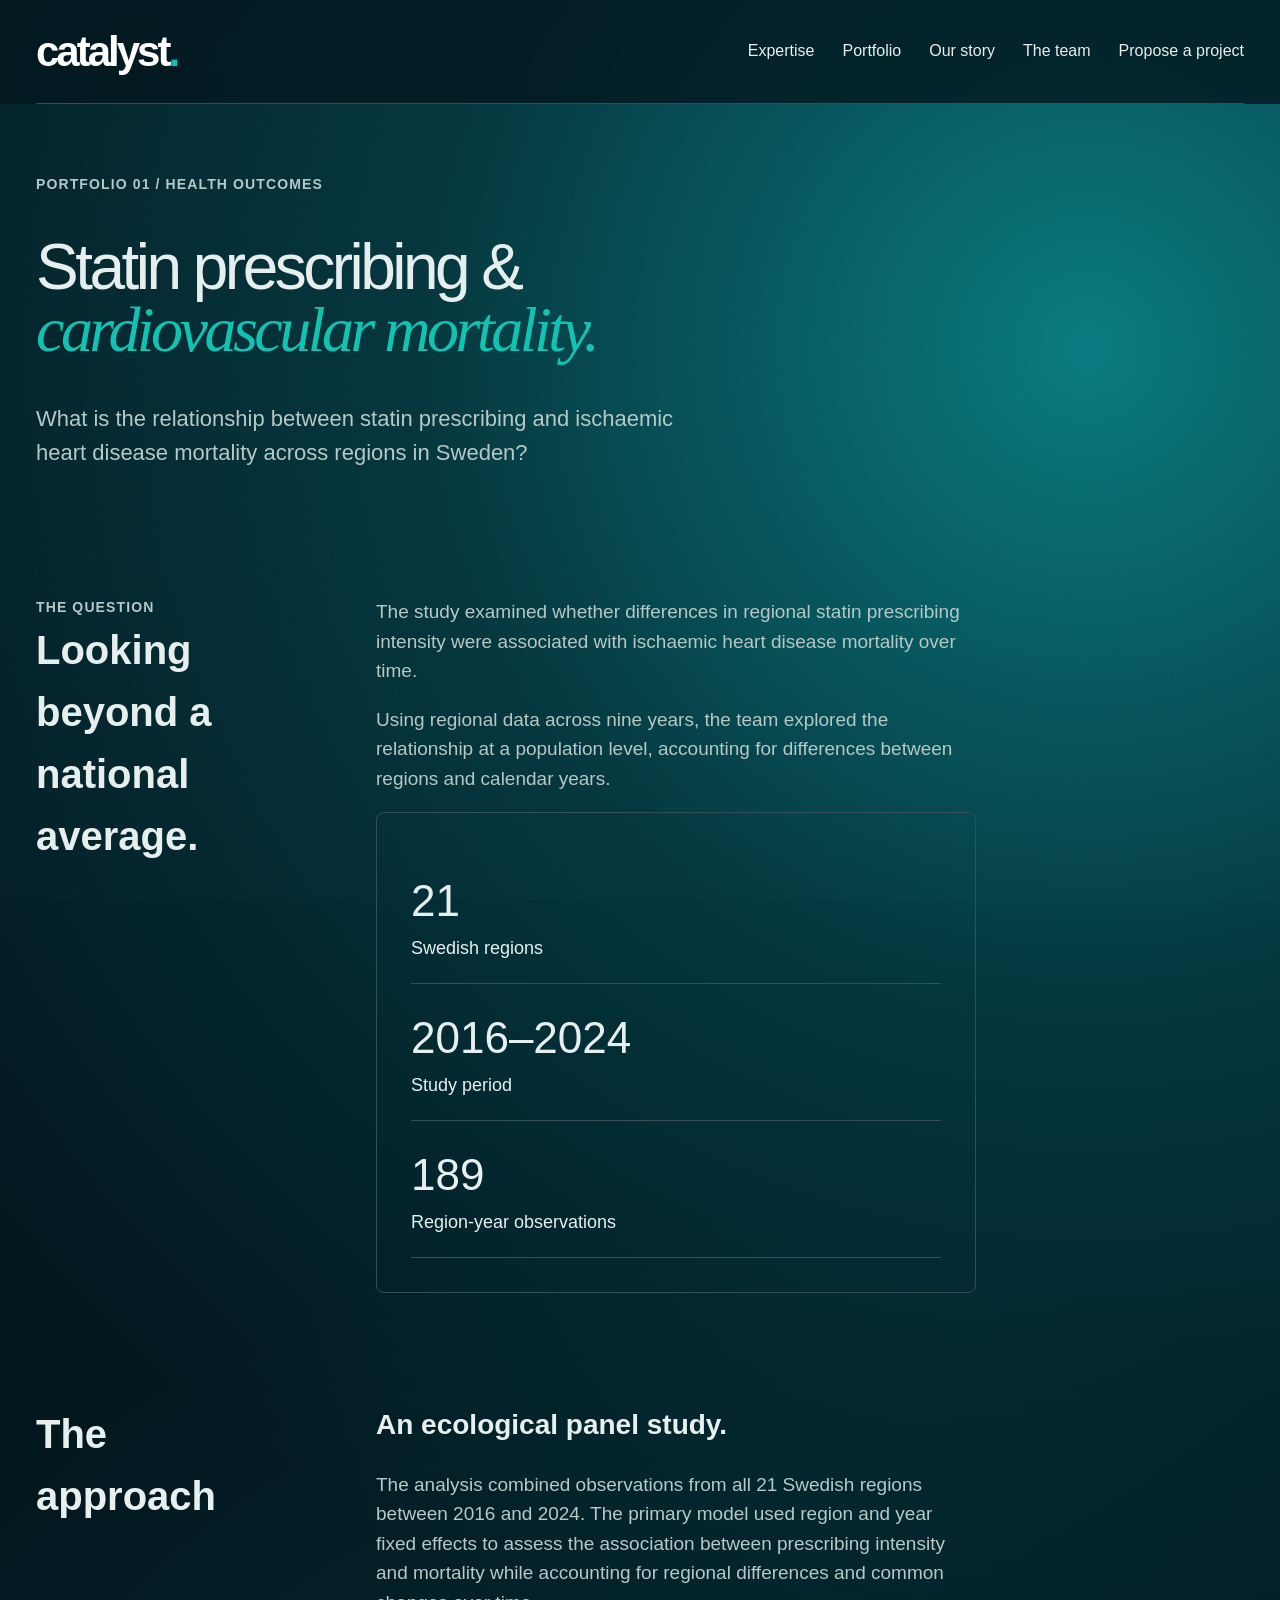
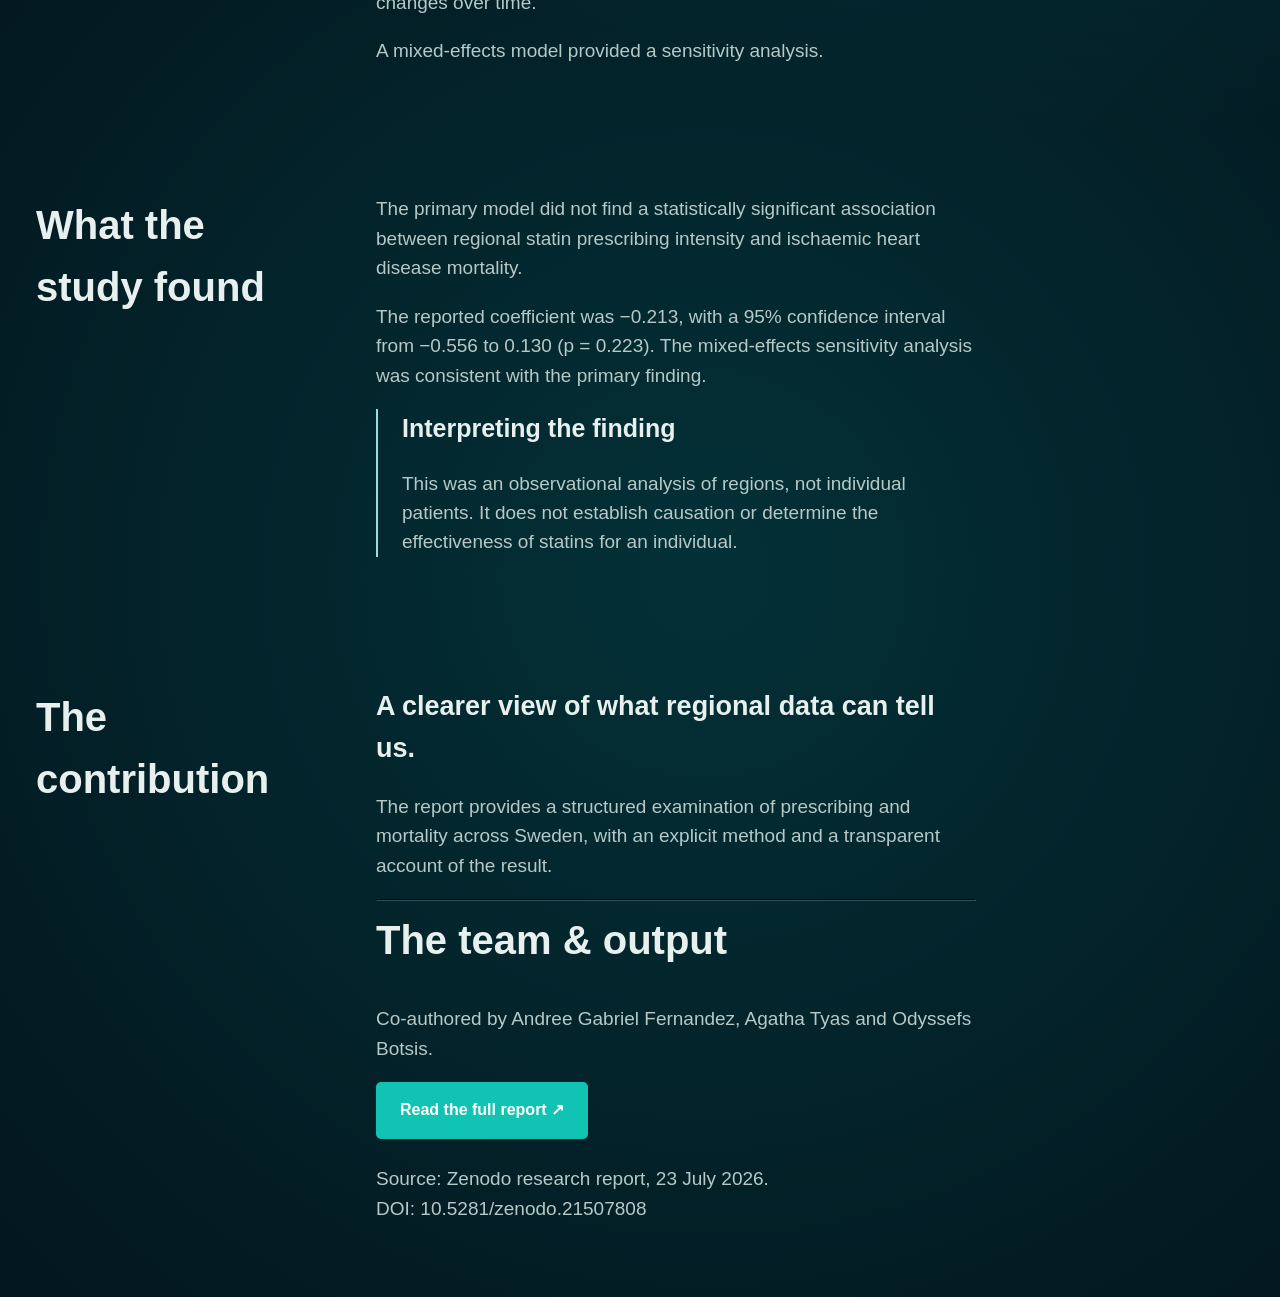
==== portfolio.html @ 14caee54 "Add files via upload Add Ctalyst website." ====
<!doctype html><html lang="en"><head><meta charset="utf-8"><meta name="viewport" content="width=device-width,initial-scale=1"><title>Portfolio 01 — Catalyst</title><link rel="stylesheet" href="css/styles.css"></head><body><header class="header"><div class="wrap nav"><a class="brand" href="index.html">catalyst<i>.</i></a><button class="mobile-toggle">Menu</button><nav class="navlinks"><a href="index.html#expertise">Expertise</a><a href="index.html#portfolio">Portfolio</a><a href="index.html#story">Our story</a><a href="index.html#team">The team</a><a href="propose-project.html">Propose a project</a></nav></div></header><main class="wrap"><section class="page-hero reveal"><div class="eyebrow">Portfolio 01 / Health outcomes</div><h1>Statin prescribing &<br><span class="italic">cardiovascular mortality.</span></h1><p class="lead">What is the relationship between statin prescribing and ischaemic heart disease mortality across regions in Sweden?</p></section><section class="content-two reveal"><div><div class="eyebrow">The question</div><h2>Looking beyond a national average.</h2></div><div><p>The study examined whether differences in regional statin prescribing intensity were associated with ischaemic heart disease mortality over time.</p><p>Using regional data across nine years, the team explored the relationship at a population level, accounting for differences between regions and calendar years.</p><div class="stats"><div><strong>21</strong>Swedish regions</div><div><strong>2016–2024</strong>Study period</div><div><strong>189</strong>Region-year observations</div></div></div></section><section class="content-two reveal"><h2>The approach</h2><div><h2 style="font-size:28px">An ecological panel study.</h2><p>The analysis combined observations from all 21 Swedish regions between 2016 and 2024. The primary model used region and year fixed effects to assess the association between prescribing intensity and mortality while accounting for regional differences and common changes over time.</p><p>A mixed-effects model provided a sensitivity analysis.</p></div></section><section class="content-two reveal"><h2>What the study found</h2><div><p class="lead">The primary model did not find a statistically significant association between regional statin prescribing intensity and ischaemic heart disease mortality.</p><p>The reported coefficient was −0.213, with a 95% confidence interval from −0.556 to 0.130 (p = 0.223). The mixed-effects sensitivity analysis was consistent with the primary finding.</p><div style="border-left:2px solid #9bded7;padding-left:24px"><h2 style="font-size:25px">Interpreting the finding</h2><p>This was an observational analysis of regions, not individual patients. It does not establish causation or determine the effectiveness of statins for an individual.</p></div></div></section><section class="content-two reveal"><h2>The contribution</h2><div><h2 style="font-size:27px">A clearer view of what regional data can tell us.</h2><p>The report provides a structured examination of prescribing and mortality across Sweden, with an explicit method and a transparent account of the result.</p><hr style="border-color:var(--line)"><h2>The team & output</h2><p>Co-authored by Andree Gabriel Fernandez, Agatha Tyas and Odyssefs Botsis.</p><a class="btn" href="#">Read the full report ↗</a><p class="small" style="margin-top:25px">Source: Zenodo research report, 23 July 2026.<br>DOI: 10.5281/zenodo.21507808</p></div></section></main><script src="js/main.js"></script></body></html>
---- css/styles.css ----
:root{--bg:#031b23;--panel:#08262d;--text:#e7f0ee;--muted:#b6c9c7;--accent:#10c3b3;--line:#315058;--max:1760px}*{box-sizing:border-box}html{scroll-behavior:smooth}body{margin:0;background:radial-gradient(circle at 85% 12%,#087b80 0,rgba(5,91,98,.45) 24%,transparent 50%),radial-gradient(circle at 55% 75%,rgba(4,87,91,.4),transparent 42%),#03171f;color:var(--text);font-family:Arial,Helvetica,sans-serif;line-height:1.55}body:before{content:"";position:fixed;inset:0;pointer-events:none;opacity:.12;background-image:url("data:image/svg+xml,%3Csvg xmlns='http://www.w3.org/2000/svg' width='120' height='120'%3E%3Cfilter id='n'%3E%3CfeTurbulence type='fractalNoise' baseFrequency='.8' numOctaves='3' stitchTiles='stitch'/%3E%3C/filter%3E%3Crect width='100%25' height='100%25' filter='url(%23n)' opacity='.25'/%3E%3C/svg%3E")}.wrap{width:min(calc(100% - 72px),var(--max));margin:auto}.header{position:sticky;top:0;z-index:20;background:rgba(3,23,31,.8);backdrop-filter:blur(14px)}.nav{height:104px;display:flex;align-items:center;border-bottom:1px solid var(--line);gap:30px}.brand{font-size:42px;font-weight:800;letter-spacing:-3px;color:white;text-decoration:none;margin-right:auto}.brand i{color:var(--accent);font-style:normal}.navlinks{display:flex;align-items:center;gap:28px}.navlinks a{color:var(--text);text-decoration:none;font-size:16px}.btn{display:inline-block;background:var(--accent);color:white!important;padding:16px 24px;border-radius:5px;text-decoration:none;font-weight:700}.hero{min-height:730px;display:grid;grid-template-columns:1.05fr .95fr;align-items:center;gap:60px}.eyebrow{font-size:14px;font-weight:700;letter-spacing:.08em;text-transform:uppercase;color:var(--muted)}h1,h2,h3,p{margin-top:0}h1{font-size:clamp(56px,5vw,92px);line-height:.98;letter-spacing:-.055em;font-weight:400;margin:40px 0}.italic{font-family:Georgia,serif;font-style:italic;color:var(--accent)}.lead{font-size:22px;color:var(--muted);max-width:650px}.actions{display:flex;gap:28px;align-items:center;margin:36px 0}.textlink{color:var(--text);text-decoration:none;border-bottom:1px solid #78908f;padding:0 0 8px}.hero-art{position:relative}.hero-art img{width:100%;max-width:680px;display:block;margin:auto;border-radius:50%;mix-blend-mode:screen;animation:float 8s ease-in-out infinite;filter:saturate(1.15)}@keyframes float{50%{transform:translateY(-18px) rotate(2deg)}}.strip{display:grid;grid-template-columns:repeat(3,1fr);border:1px solid var(--line);background:rgba(8,38,45,.82);margin-bottom:70px}.strip div{padding:42px;text-align:center;font-size:26px;color:var(--muted)}.strip div+div{border-left:1px solid var(--line)}.dot{color:var(--accent);margin-right:15px}.section{padding:70px 0}.section-grid{display:grid;grid-template-columns:220px minmax(0,720px) 1fr;gap:70px}.section h2{font-size:58px;line-height:1.08;letter-spacing:-.04em;font-weight:400}.section p{font-size:20px;color:var(--muted)}.cards{display:grid;grid-template-columns:repeat(3,1fr);gap:24px}.card{background:rgba(8,38,45,.92);border:1px solid var(--line);border-radius:9px;padding:34px;min-height:440px;transition:.25s}.card:hover{transform:translateY(-5px);border-color:#4b777a}.card .num{display:inline-block;border:1px solid #386a6b;border-radius:4px;padding:7px 12px;color:#55ddd1}.card h3{font-size:35px;line-height:1.05;font-weight:400;margin:34px 0 24px}.card p,.card li{color:var(--muted);font-size:17px}.portfolio-box{display:grid;grid-template-columns:1fr 1fr;border:1px solid var(--line);border-radius:9px;overflow:hidden;background:rgba(8,38,45,.9)}.portfolio-copy{padding:54px}.portfolio-copy h3{font-size:48px;line-height:1.1;font-weight:400}.portfolio-visual{display:grid;place-items:center;padding:50px;background:linear-gradient(135deg,rgba(255,255,255,.03),transparent)}.paper{background:#f2f3ee;color:#254c43;width:min(420px,80%);padding:32px;transform:rotate(2deg);box-shadow:0 30px 60px rgba(0,0,0,.18)}.paper strong{font-size:110px;font-weight:400}.team-intro{max-width:760px;margin-left:16%}.team-cards{display:grid;grid-template-columns:repeat(3,minmax(0,290px));gap:22px;margin-top:50px}.portrait{aspect-ratio:4/5;background:linear-gradient(145deg,#7d8586,#d7dbda);display:grid;place-items:center;color:#253439;font-weight:700}.team-card{min-height:0}.team-card h3{font-size:38px}.footer{border-top:1px solid var(--line);padding:65px 0}.footergrid{display:grid;grid-template-columns:1fr 1fr 1fr;gap:40px}.bigbrand{font-size:72px;font-weight:800;letter-spacing:-6px}.reveal{opacity:0;transform:translateY(20px);transition:.7s}.reveal.visible{opacity:1;transform:none}.mobile-toggle{display:none}.page-hero{padding:70px 0 50px;max-width:900px}.page-hero h1{font-size:64px}.content-two{display:grid;grid-template-columns:260px minmax(0,600px);gap:80px;max-width:1000px;padding:55px 0}.content-two h2{font-size:40px}.content-two p{font-size:19px;color:var(--muted)}.stats{border:1px solid var(--line);border-radius:8px;padding:34px}.stats div{padding:20px 0;border-bottom:1px solid var(--line);font-size:18px}.stats strong{font-size:44px;font-weight:400;display:block}.form-layout{display:grid;grid-template-columns:420px 1fr;gap:90px;padding:60px 0}.form-layout h1{font-size:48px}.form label{display:block;margin:0 0 8px}.form input,.form textarea{width:100%;background:#08252c;border:1px solid #6a817f;color:white;padding:15px;font:inherit;margin-bottom:22px}.form textarea{min-height:130px}.row{display:grid;grid-template-columns:1fr 1fr;gap:14px}.small{font-size:14px;color:var(--muted)}
@media(max-width:900px){.wrap{width:min(calc(100% - 36px),var(--max))}.nav{height:78px}.brand{font-size:32px}.mobile-toggle{display:block;background:none;border:1px solid var(--line);color:white;padding:9px 12px}.navlinks{display:none;position:absolute;top:78px;left:18px;right:18px;background:#08262d;padding:22px;flex-direction:column;align-items:stretch}.navlinks.open{display:flex}.hero{grid-template-columns:1fr;padding:70px 0}.hero-art{order:-1}.hero-art img{max-width:430px}.strip,.cards,.team-cards,.footergrid,.portfolio-box,.form-layout{grid-template-columns:1fr}.strip div+div{border-left:0;border-top:1px solid var(--line)}.section-grid{grid-template-columns:1fr;gap:25px}.section h2{font-size:44px}.team-intro{margin-left:0}.team-cards{max-width:480px}.content-two{grid-template-columns:1fr;gap:20px}.row{grid-template-columns:1fr}.page-hero h1{font-size:48px}}
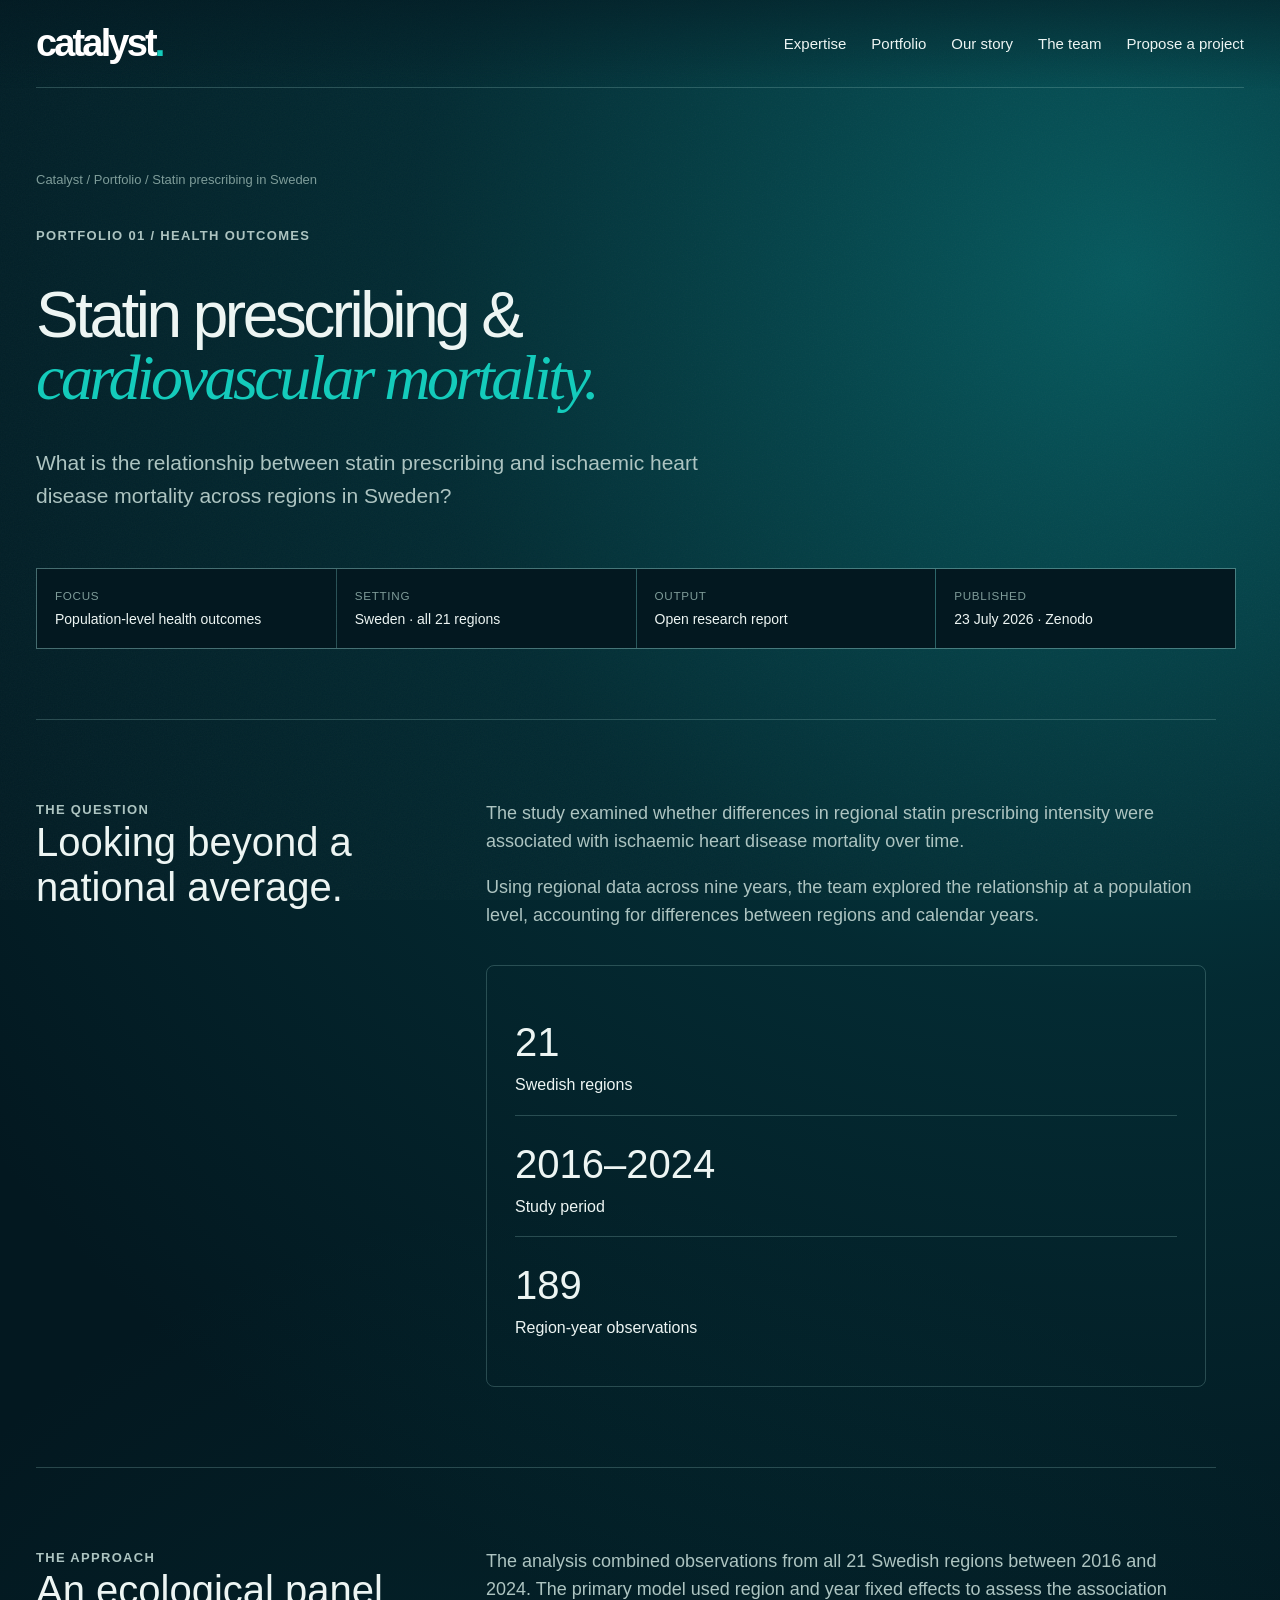
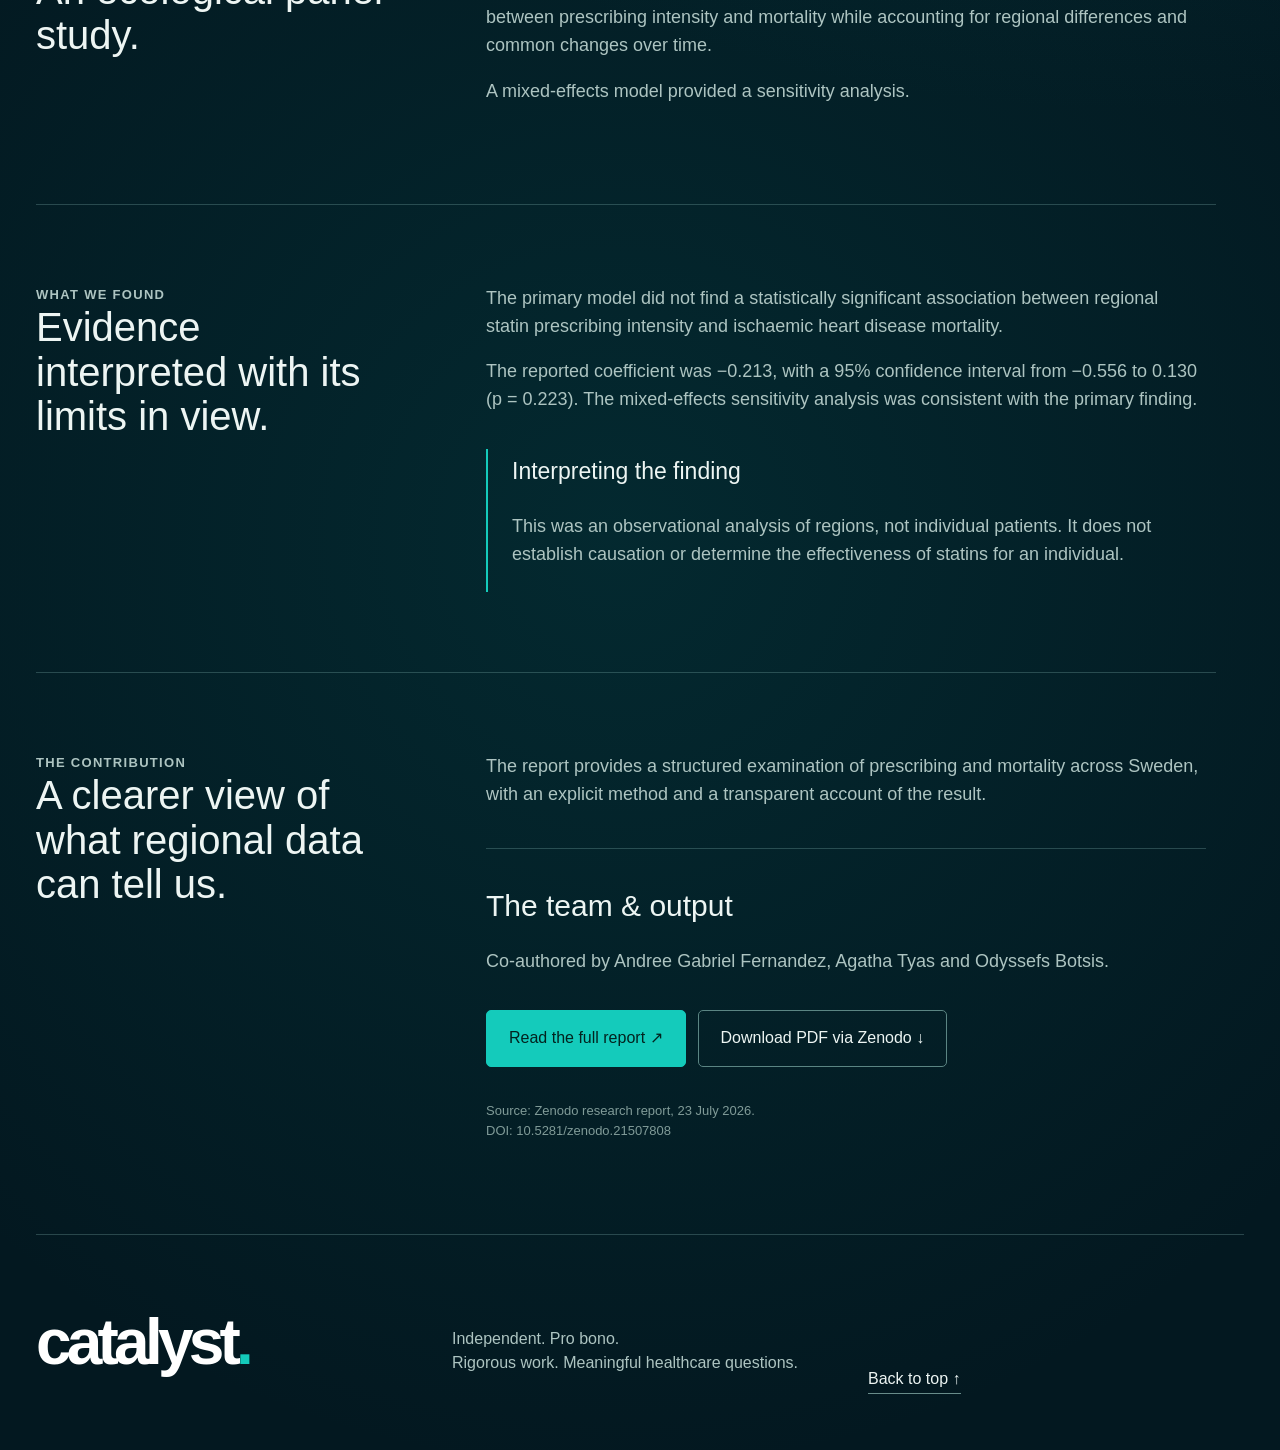
==== commit 7cb4b8ac: "Update Catalyst website to v2 Team, navigation, portfolio, story and animation updates" ====
--- a/portfolio.html
+++ b/portfolio.html
@@ -1 +1 @@
-<!doctype html><html lang="en"><head><meta charset="utf-8"><meta name="viewport" content="width=device-width,initial-scale=1"><title>Portfolio 01 — Catalyst</title><link rel="stylesheet" href="css/styles.css"></head><body><header class="header"><div class="wrap nav"><a class="brand" href="index.html">catalyst<i>.</i></a><button class="mobile-toggle">Menu</button><nav class="navlinks"><a href="index.html#expertise">Expertise</a><a href="index.html#portfolio">Portfolio</a><a href="index.html#story">Our story</a><a href="index.html#team">The team</a><a href="propose-project.html">Propose a project</a></nav></div></header><main class="wrap"><section class="page-hero reveal"><div class="eyebrow">Portfolio 01 / Health outcomes</div><h1>Statin prescribing &<br><span class="italic">cardiovascular mortality.</span></h1><p class="lead">What is the relationship between statin prescribing and ischaemic heart disease mortality across regions in Sweden?</p></section><section class="content-two reveal"><div><div class="eyebrow">The question</div><h2>Looking beyond a national average.</h2></div><div><p>The study examined whether differences in regional statin prescribing intensity were associated with ischaemic heart disease mortality over time.</p><p>Using regional data across nine years, the team explored the relationship at a population level, accounting for differences between regions and calendar years.</p><div class="stats"><div><strong>21</strong>Swedish regions</div><div><strong>2016–2024</strong>Study period</div><div><strong>189</strong>Region-year observations</div></div></div></section><section class="content-two reveal"><h2>The approach</h2><div><h2 style="font-size:28px">An ecological panel study.</h2><p>The analysis combined observations from all 21 Swedish regions between 2016 and 2024. The primary model used region and year fixed effects to assess the association between prescribing intensity and mortality while accounting for regional differences and common changes over time.</p><p>A mixed-effects model provided a sensitivity analysis.</p></div></section><section class="content-two reveal"><h2>What the study found</h2><div><p class="lead">The primary model did not find a statistically significant association between regional statin prescribing intensity and ischaemic heart disease mortality.</p><p>The reported coefficient was −0.213, with a 95% confidence interval from −0.556 to 0.130 (p = 0.223). The mixed-effects sensitivity analysis was consistent with the primary finding.</p><div style="border-left:2px solid #9bded7;padding-left:24px"><h2 style="font-size:25px">Interpreting the finding</h2><p>This was an observational analysis of regions, not individual patients. It does not establish causation or determine the effectiveness of statins for an individual.</p></div></div></section><section class="content-two reveal"><h2>The contribution</h2><div><h2 style="font-size:27px">A clearer view of what regional data can tell us.</h2><p>The report provides a structured examination of prescribing and mortality across Sweden, with an explicit method and a transparent account of the result.</p><hr style="border-color:var(--line)"><h2>The team & output</h2><p>Co-authored by Andree Gabriel Fernandez, Agatha Tyas and Odyssefs Botsis.</p><a class="btn" href="#">Read the full report ↗</a><p class="small" style="margin-top:25px">Source: Zenodo research report, 23 July 2026.<br>DOI: 10.5281/zenodo.21507808</p></div></section></main><script src="js/main.js"></script></body></html>
+<!doctype html><html lang="en"><head><meta charset="utf-8"><meta name="viewport" content="width=device-width,initial-scale=1"><meta name="description" content="Catalyst portfolio: statin prescribing and cardiovascular mortality across Swedish regions."><title>Portfolio 01 — Catalyst</title><link rel="stylesheet" href="css/styles.css"></head><body id="top"><header class="header"><div class="wrap nav"><a class="brand" href="index.html">catalyst<i>.</i></a><button class="mobile-toggle" aria-expanded="false">Menu</button><nav class="navlinks"><a href="index.html#expertise">Expertise</a><a href="index.html#portfolio">Portfolio</a><a href="index.html#story">Our story</a><a href="index.html#team">The team</a><a href="propose-project.html">Propose a project</a></nav></div></header><main class="wrap"><section class="page-hero reveal"><div class="breadcrumb">Catalyst / Portfolio / Statin prescribing in Sweden</div><div class="eyebrow">Portfolio 01 / Health outcomes</div><h1>Statin prescribing &<br><span class="italic">cardiovascular mortality.</span></h1><p class="lead">What is the relationship between statin prescribing and ischaemic heart disease mortality across regions in Sweden?</p><div class="project-meta"><span><small>Focus</small>Population-level health outcomes</span><span><small>Setting</small>Sweden · all 21 regions</span><span><small>Output</small>Open research report</span><span><small>Published</small>23 July 2026 · Zenodo</span></div></section><section class="content-two reveal"><div><div class="eyebrow">The question</div><h2>Looking beyond a national average.</h2></div><div><p>The study examined whether differences in regional statin prescribing intensity were associated with ischaemic heart disease mortality over time.</p><p>Using regional data across nine years, the team explored the relationship at a population level, accounting for differences between regions and calendar years.</p><div class="stats"><div><strong>21</strong>Swedish regions</div><div><strong>2016–2024</strong>Study period</div><div><strong>189</strong>Region-year observations</div></div></div></section><section class="content-two reveal"><div><div class="eyebrow">The approach</div><h2>An ecological panel study.</h2></div><div><p>The analysis combined observations from all 21 Swedish regions between 2016 and 2024. The primary model used region and year fixed effects to assess the association between prescribing intensity and mortality while accounting for regional differences and common changes over time.</p><p>A mixed-effects model provided a sensitivity analysis.</p></div></section><section class="content-two reveal"><div><div class="eyebrow">What we found</div><h2>Evidence interpreted with its limits in view.</h2></div><div><p class="lead">The primary model did not find a statistically significant association between regional statin prescribing intensity and ischaemic heart disease mortality.</p><p>The reported coefficient was −0.213, with a 95% confidence interval from −0.556 to 0.130 (p = 0.223). The mixed-effects sensitivity analysis was consistent with the primary finding.</p><div class="callout"><h3>Interpreting the finding</h3><p>This was an observational analysis of regions, not individual patients. It does not establish causation or determine the effectiveness of statins for an individual.</p></div></div></section><section class="content-two reveal"><div><div class="eyebrow">The contribution</div><h2>A clearer view of what regional data can tell us.</h2></div><div><p>The report provides a structured examination of prescribing and mortality across Sweden, with an explicit method and a transparent account of the result.</p><hr><h2 class="subhead">The team & output</h2><p>Co-authored by Andree Gabriel Fernandez, Agatha Tyas and Odyssefs Botsis.</p><div class="actions report-actions"><a class="btn" href="https://doi.org/10.5281/zenodo.21507808" target="_blank" rel="noopener">Read the full report ↗</a><a class="btn btn-secondary" href="https://zenodo.org/records/21507808" target="_blank" rel="noopener" title="Open the Zenodo record to download the authoritative PDF">Download PDF via Zenodo ↓</a></div><p class="small">Source: Zenodo research report, 23 July 2026.<br>DOI: 10.5281/zenodo.21507808</p></div></section></main><footer class="wrap footer"><div class="footergrid"><div class="bigbrand">catalyst<span>.</span></div><div><p>Independent. Pro bono.<br>Rigorous work. Meaningful healthcare questions.</p></div><div><a class="textlink" href="#top">Back to top ↑</a></div></div></footer><script src="js/main.js"></script></body></html>
--- a/css/styles.css
+++ b/css/styles.css
@@ -1,2 +1,4 @@
-:root{--bg:#031b23;--panel:#08262d;--text:#e7f0ee;--muted:#b6c9c7;--accent:#10c3b3;--line:#315058;--max:1760px}*{box-sizing:border-box}html{scroll-behavior:smooth}body{margin:0;background:radial-gradient(circle at 85% 12%,#087b80 0,rgba(5,91,98,.45) 24%,transparent 50%),radial-gradient(circle at 55% 75%,rgba(4,87,91,.4),transparent 42%),#03171f;color:var(--text);font-family:Arial,Helvetica,sans-serif;line-height:1.55}body:before{content:"";position:fixed;inset:0;pointer-events:none;opacity:.12;background-image:url("data:image/svg+xml,%3Csvg xmlns='http://www.w3.org/2000/svg' width='120' height='120'%3E%3Cfilter id='n'%3E%3CfeTurbulence type='fractalNoise' baseFrequency='.8' numOctaves='3' stitchTiles='stitch'/%3E%3C/filter%3E%3Crect width='100%25' height='100%25' filter='url(%23n)' opacity='.25'/%3E%3C/svg%3E")}.wrap{width:min(calc(100% - 72px),var(--max));margin:auto}.header{position:sticky;top:0;z-index:20;background:rgba(3,23,31,.8);backdrop-filter:blur(14px)}.nav{height:104px;display:flex;align-items:center;border-bottom:1px solid var(--line);gap:30px}.brand{font-size:42px;font-weight:800;letter-spacing:-3px;color:white;text-decoration:none;margin-right:auto}.brand i{color:var(--accent);font-style:normal}.navlinks{display:flex;align-items:center;gap:28px}.navlinks a{color:var(--text);text-decoration:none;font-size:16px}.btn{display:inline-block;background:var(--accent);color:white!important;padding:16px 24px;border-radius:5px;text-decoration:none;font-weight:700}.hero{min-height:730px;display:grid;grid-template-columns:1.05fr .95fr;align-items:center;gap:60px}.eyebrow{font-size:14px;font-weight:700;letter-spacing:.08em;text-transform:uppercase;color:var(--muted)}h1,h2,h3,p{margin-top:0}h1{font-size:clamp(56px,5vw,92px);line-height:.98;letter-spacing:-.055em;font-weight:400;margin:40px 0}.italic{font-family:Georgia,serif;font-style:italic;color:var(--accent)}.lead{font-size:22px;color:var(--muted);max-width:650px}.actions{display:flex;gap:28px;align-items:center;margin:36px 0}.textlink{color:var(--text);text-decoration:none;border-bottom:1px solid #78908f;padding:0 0 8px}.hero-art{position:relative}.hero-art img{width:100%;max-width:680px;display:block;margin:auto;border-radius:50%;mix-blend-mode:screen;animation:float 8s ease-in-out infinite;filter:saturate(1.15)}@keyframes float{50%{transform:translateY(-18px) rotate(2deg)}}.strip{display:grid;grid-template-columns:repeat(3,1fr);border:1px solid var(--line);background:rgba(8,38,45,.82);margin-bottom:70px}.strip div{padding:42px;text-align:center;font-size:26px;color:var(--muted)}.strip div+div{border-left:1px solid var(--line)}.dot{color:var(--accent);margin-right:15px}.section{padding:70px 0}.section-grid{display:grid;grid-template-columns:220px minmax(0,720px) 1fr;gap:70px}.section h2{font-size:58px;line-height:1.08;letter-spacing:-.04em;font-weight:400}.section p{font-size:20px;color:var(--muted)}.cards{display:grid;grid-template-columns:repeat(3,1fr);gap:24px}.card{background:rgba(8,38,45,.92);border:1px solid var(--line);border-radius:9px;padding:34px;min-height:440px;transition:.25s}.card:hover{transform:translateY(-5px);border-color:#4b777a}.card .num{display:inline-block;border:1px solid #386a6b;border-radius:4px;padding:7px 12px;color:#55ddd1}.card h3{font-size:35px;line-height:1.05;font-weight:400;margin:34px 0 24px}.card p,.card li{color:var(--muted);font-size:17px}.portfolio-box{display:grid;grid-template-columns:1fr 1fr;border:1px solid var(--line);border-radius:9px;overflow:hidden;background:rgba(8,38,45,.9)}.portfolio-copy{padding:54px}.portfolio-copy h3{font-size:48px;line-height:1.1;font-weight:400}.portfolio-visual{display:grid;place-items:center;padding:50px;background:linear-gradient(135deg,rgba(255,255,255,.03),transparent)}.paper{background:#f2f3ee;color:#254c43;width:min(420px,80%);padding:32px;transform:rotate(2deg);box-shadow:0 30px 60px rgba(0,0,0,.18)}.paper strong{font-size:110px;font-weight:400}.team-intro{max-width:760px;margin-left:16%}.team-cards{display:grid;grid-template-columns:repeat(3,minmax(0,290px));gap:22px;margin-top:50px}.portrait{aspect-ratio:4/5;background:linear-gradient(145deg,#7d8586,#d7dbda);display:grid;place-items:center;color:#253439;font-weight:700}.team-card{min-height:0}.team-card h3{font-size:38px}.footer{border-top:1px solid var(--line);padding:65px 0}.footergrid{display:grid;grid-template-columns:1fr 1fr 1fr;gap:40px}.bigbrand{font-size:72px;font-weight:800;letter-spacing:-6px}.reveal{opacity:0;transform:translateY(20px);transition:.7s}.reveal.visible{opacity:1;transform:none}.mobile-toggle{display:none}.page-hero{padding:70px 0 50px;max-width:900px}.page-hero h1{font-size:64px}.content-two{display:grid;grid-template-columns:260px minmax(0,600px);gap:80px;max-width:1000px;padding:55px 0}.content-two h2{font-size:40px}.content-two p{font-size:19px;color:var(--muted)}.stats{border:1px solid var(--line);border-radius:8px;padding:34px}.stats div{padding:20px 0;border-bottom:1px solid var(--line);font-size:18px}.stats strong{font-size:44px;font-weight:400;display:block}.form-layout{display:grid;grid-template-columns:420px 1fr;gap:90px;padding:60px 0}.form-layout h1{font-size:48px}.form label{display:block;margin:0 0 8px}.form input,.form textarea{width:100%;background:#08252c;border:1px solid #6a817f;color:white;padding:15px;font:inherit;margin-bottom:22px}.form textarea{min-height:130px}.row{display:grid;grid-template-columns:1fr 1fr;gap:14px}.small{font-size:14px;color:var(--muted)}
-@media(max-width:900px){.wrap{width:min(calc(100% - 36px),var(--max))}.nav{height:78px}.brand{font-size:32px}.mobile-toggle{display:block;background:none;border:1px solid var(--line);color:white;padding:9px 12px}.navlinks{display:none;position:absolute;top:78px;left:18px;right:18px;background:#08262d;padding:22px;flex-direction:column;align-items:stretch}.navlinks.open{display:flex}.hero{grid-template-columns:1fr;padding:70px 0}.hero-art{order:-1}.hero-art img{max-width:430px}.strip,.cards,.team-cards,.footergrid,.portfolio-box,.form-layout{grid-template-columns:1fr}.strip div+div{border-left:0;border-top:1px solid var(--line)}.section-grid{grid-template-columns:1fr;gap:25px}.section h2{font-size:44px}.team-intro{margin-left:0}.team-cards{max-width:480px}.content-two{grid-template-columns:1fr;gap:20px}.row{grid-template-columns:1fr}.page-hero h1{font-size:48px}}
+:root{--bg:#031820;--panel:#08262d;--panel2:#0a2b32;--text:#edf5f3;--muted:#adc4c1;--accent:#14cbbb;--line:rgba(139,190,187,.28);--max:1540px;--header:88px}*{box-sizing:border-box}html{scroll-behavior:smooth;scroll-padding-top:110px}body{margin:0;background:radial-gradient(circle at 88% 9%,rgba(9,137,139,.58) 0,rgba(5,91,98,.28) 24%,transparent 48%),radial-gradient(circle at 48% 70%,rgba(5,98,100,.23),transparent 42%),var(--bg);color:var(--text);font-family:Arial,Helvetica,sans-serif;line-height:1.55;overflow-x:hidden}body:before{content:"";position:fixed;inset:0;pointer-events:none;z-index:-1;opacity:.11;background-image:url("data:image/svg+xml,%3Csvg xmlns='http://www.w3.org/2000/svg' width='130' height='130'%3E%3Cfilter id='n'%3E%3CfeTurbulence type='fractalNoise' baseFrequency='.75' numOctaves='4' stitchTiles='stitch'/%3E%3C/filter%3E%3Crect width='100%25' height='100%25' filter='url(%23n)' opacity='.32'/%3E%3C/svg%3E")}.wrap{width:min(calc(100% - 72px),var(--max));margin:auto}.header{position:fixed;top:0;left:0;right:0;z-index:50;transition:.35s;background:linear-gradient(to bottom,rgba(3,24,32,.52),transparent)}.header.scrolled{background:rgba(3,24,32,.9);backdrop-filter:blur(18px);box-shadow:0 1px 0 var(--line)}.nav{height:var(--header);display:flex;align-items:center;gap:28px;border-bottom:1px solid transparent}.header:not(.scrolled) .nav{border-bottom-color:var(--line)}.brand,.bigbrand{font-weight:800;letter-spacing:-.075em;color:#fff;text-decoration:none}.brand{font-size:38px;margin-right:auto}.brand i,.bigbrand span{color:var(--accent);font-style:normal}.navlinks{display:flex;align-items:center;gap:25px}.navlinks a{color:var(--text);text-decoration:none;font-size:15px;transition:.2s}.navlinks a:hover{color:var(--accent)}.nav-quiet{border:1px solid var(--line);padding:11px 15px;border-radius:5px;opacity:.82}.btn{display:inline-block;background:var(--accent);color:#03231f!important;padding:15px 22px;border:1px solid var(--accent);border-radius:5px;text-decoration:none;font-weight:800;cursor:pointer;font:inherit;transition:.22s}.btn:hover{transform:translateY(-2px);filter:brightness(1.07)}.btn-secondary{background:transparent;color:var(--text)!important;border-color:#5b8583}.mobile-toggle{display:none}.hero{min-height:790px;padding-top:var(--header);display:grid;grid-template-columns:1.04fr .96fr;align-items:center;gap:55px}.eyebrow{font-size:13px;font-weight:800;letter-spacing:.1em;text-transform:uppercase;color:var(--muted)}h1,h2,h3,p{margin-top:0}h1{font-size:clamp(55px,5.4vw,92px);line-height:.97;letter-spacing:-.055em;font-weight:400;margin:38px 0}.italic{font-family:Georgia,'Times New Roman',serif;font-style:italic;color:var(--accent);font-weight:400}.lead{font-size:21px;color:var(--muted);max-width:690px}.actions{display:flex;flex-wrap:wrap;gap:24px;align-items:center;margin:34px 0}.textlink,.profile-link{color:var(--text);text-decoration:none;border-bottom:1px solid #688c8a;padding-bottom:6px;transition:.2s}.textlink:hover,.profile-link:hover{color:var(--accent);border-color:var(--accent)}.hero-art{position:relative;min-height:560px;display:grid;place-items:center;perspective:1000px}.hero-art:after{content:"";position:absolute;inset:9%;border-radius:50%;background:radial-gradient(circle,transparent 45%,var(--bg) 73%);pointer-events:none}.orb-glow{position:absolute;width:70%;aspect-ratio:1;border-radius:50%;background:rgba(15,215,198,.2);filter:blur(70px);animation:pulse 4.8s ease-in-out infinite}.hero-art img{width:100%;max-width:670px;display:block;border-radius:50%;mix-blend-mode:screen;filter:saturate(1.25) contrast(1.05);animation:float 4.2s ease-in-out infinite,tilt 7s ease-in-out infinite;will-change:transform;transition:transform .18s ease-out}.strip{display:grid;grid-template-columns:repeat(3,1fr);border:1px solid var(--line);background:rgba(8,38,45,.76);margin-bottom:50px;border-radius:7px;overflow:hidden}.strip div{padding:35px;text-align:center;font-size:22px;color:var(--muted)}.strip div+div{border-left:1px solid var(--line)}.dot{color:var(--accent);margin-right:12px}.section{padding:92px 0}.section-grid{display:grid;grid-template-columns:180px minmax(0,650px) 1fr;gap:60px;align-items:start}.section h2{font-size:clamp(42px,4vw,62px);line-height:1.05;letter-spacing:-.045em;font-weight:400}.section p{font-size:19px;color:var(--muted)}.cards{display:grid;grid-template-columns:repeat(3,1fr);gap:22px;margin-top:42px}.card{background:rgba(8,38,45,.82);border:1px solid var(--line);border-radius:9px;padding:32px;transition:.3s}.card:hover{transform:translateY(-7px);border-color:rgba(20,203,187,.6);background:rgba(10,43,50,.93)}.card .num{display:inline-block;border:1px solid #386a6b;border-radius:4px;padding:6px 11px;color:#62ded3}.card h3{font-size:32px;line-height:1.08;font-weight:400;margin:30px 0 22px}.card p,.card li{color:var(--muted);font-size:16px}.portfolio-box{display:grid;grid-template-columns:1fr 1fr;border:1px solid var(--line);border-radius:9px;overflow:hidden;background:rgba(8,38,45,.8);margin-top:40px}.portfolio-copy{padding:50px}.portfolio-copy h3{font-size:47px;line-height:1.08;font-weight:400}.portfolio-visual{display:grid;place-items:center;padding:50px;background:linear-gradient(135deg,rgba(255,255,255,.025),transparent)}.paper{background:#f0f2ec;color:#244b43;width:min(420px,80%);padding:32px;transform:rotate(2deg);box-shadow:0 30px 60px rgba(0,0,0,.2)}.paper strong{font-size:100px;font-weight:400}.story-section{border-top:1px solid var(--line);border-bottom:1px solid var(--line)}.team-intro{max-width:900px;margin:28px 0 0 15%}.team-cards{display:grid;grid-template-columns:repeat(4,1fr);gap:18px;margin-top:48px}.team-card{min-height:0;padding:20px}.portrait{aspect-ratio:4/5;background:linear-gradient(145deg,#526467,#c0c9c7);display:grid;place-items:center;color:#173138;font-weight:700;border-radius:5px;overflow:hidden}.portrait span{opacity:.7}.team-card h3{font-size:27px;margin:25px 0 7px}.team-card .role{display:block;color:var(--accent);font-size:15px;letter-spacing:.06em;text-transform:uppercase;margin-bottom:12px}.team-card p{font-size:15px;margin-bottom:5px}.team-card em{display:block;color:#829e9b;font-size:14px;margin-bottom:20px}.profile-link{display:inline-block;margin-top:12px;font-size:14px}.cta-box{align-items:center}.footer{border-top:1px solid var(--line);padding:58px 0}.footergrid{display:grid;grid-template-columns:1fr 1fr 1fr;gap:40px;align-items:end}.bigbrand{font-size:64px}.footer p{color:var(--muted)}.reveal{opacity:0;transform:translateY(26px);transition:opacity .75s ease,transform .75s ease}.reveal.visible{opacity:1;transform:none}.page-hero{padding:170px 0 70px;max-width:1200px}.page-hero h1{font-size:clamp(50px,5vw,78px)}.breadcrumb{font-size:13px;color:#7e9c99;margin-bottom:36px}.project-meta{display:grid;grid-template-columns:repeat(4,1fr);gap:1px;margin-top:55px;border:1px solid var(--line);background:var(--line)}.project-meta span{padding:18px;background:var(--bg);font-size:14px}.project-meta small{display:block;color:#7f9c99;margin-bottom:4px;text-transform:uppercase;letter-spacing:.06em}.content-two{display:grid;grid-template-columns:minmax(230px,360px) minmax(0,720px);gap:90px;max-width:1180px;padding:80px 0;border-top:1px solid var(--line)}.content-two h2{font-size:40px;line-height:1.12;font-weight:400}.content-two p{font-size:18px;color:var(--muted)}.stats{border:1px solid var(--line);border-radius:8px;padding:28px;margin-top:35px}.stats div{padding:17px 0;border-bottom:1px solid var(--line)}.stats div:last-child{border:0}.stats strong{font-size:40px;font-weight:400;display:block;color:var(--text)}.callout{border-left:2px solid var(--accent);padding:5px 0 5px 24px;margin-top:35px}.callout h3{font-size:23px;font-weight:400}.content-two hr{border:0;border-top:1px solid var(--line);margin:40px 0}.subhead{font-size:30px!important}.report-actions{gap:12px}.small{font-size:13px!important;color:#809b98!important}.form-layout{display:grid;grid-template-columns:minmax(320px,470px) minmax(0,700px);gap:100px;padding:170px 0 90px}.form-layout h1{font-size:clamp(48px,4.6vw,70px)}.contact-note{border-top:1px solid var(--line);margin-top:50px;padding-top:30px}.contact-note h2{font-size:30px;font-weight:400;margin:12px 0}.form{background:rgba(8,38,45,.62);border:1px solid var(--line);border-radius:9px;padding:36px}.form label{display:block;margin:0 0 7px;font-size:14px}.form input,.form textarea{width:100%;background:#061f27;border:1px solid #496966;border-radius:4px;color:white;padding:14px;font:inherit;margin-bottom:20px;outline:none}.form input:focus,.form textarea:focus{border-color:var(--accent);box-shadow:0 0 0 2px rgba(20,203,187,.12)}.form textarea{min-height:155px;resize:vertical}.row{display:grid;grid-template-columns:1fr 1fr;gap:14px}.form-status{font-size:14px!important;margin-top:18px}.form-status.notice{color:#9fd9d4}.form-status.error{color:#f2b6b6}@keyframes float{0%,100%{transform:translateY(0) rotate(-2deg) scale(1)}50%{transform:translateY(-38px) rotate(4deg) scale(1.025)}}@keyframes tilt{0%,100%{rotate:0deg}50%{rotate:3deg}}@keyframes pulse{0%,100%{transform:scale(.9);opacity:.55}50%{transform:scale(1.15);opacity:1}}@media(prefers-reduced-motion:reduce){html{scroll-behavior:auto}.hero-art img,.orb-glow{animation:none}.reveal{opacity:1;transform:none;transition:none}}
+@media(max-width:1050px){.navlinks{gap:15px}.navlinks a{font-size:13px}.team-cards{grid-template-columns:repeat(2,1fr)}.section-grid{grid-template-columns:150px 1fr;gap:40px}.section-grid>div:last-child:nth-child(3){grid-column:2}.project-meta{grid-template-columns:repeat(2,1fr)}}
+@media(max-width:820px){:root{--header:74px}.wrap{width:min(calc(100% - 34px),var(--max))}.brand{font-size:31px}.mobile-toggle{display:block;background:transparent;border:1px solid var(--line);border-radius:4px;color:white;padding:8px 11px}.navlinks{display:none;position:absolute;top:74px;left:17px;right:17px;background:rgba(5,31,39,.98);border:1px solid var(--line);padding:20px;flex-direction:column;align-items:stretch}.navlinks.open{display:flex}.hero{grid-template-columns:1fr;padding-top:125px;min-height:auto}.hero-art{order:-1;min-height:350px}.hero-art img{max-width:430px}.strip,.cards,.footergrid,.portfolio-box,.form-layout{grid-template-columns:1fr}.strip div+div{border-left:0;border-top:1px solid var(--line)}.section{padding:65px 0}.section-grid{grid-template-columns:1fr;gap:24px}.section-grid>div:last-child:nth-child(3){grid-column:auto}.team-intro{margin-left:0}.team-cards{grid-template-columns:1fr 1fr}.portfolio-copy{padding:34px}.content-two{grid-template-columns:1fr;gap:25px;padding:60px 0}.form-layout{gap:45px;padding-top:130px}.page-hero{padding-top:135px}.row{grid-template-columns:1fr}}
+@media(max-width:540px){h1{font-size:48px}.team-cards,.project-meta{grid-template-columns:1fr}.team-card h3{font-size:25px}.portfolio-copy h3{font-size:38px}.paper{width:95%}.report-actions{align-items:stretch}.report-actions .btn{width:100%;text-align:center}.form{padding:24px}.bigbrand{font-size:52px}}
